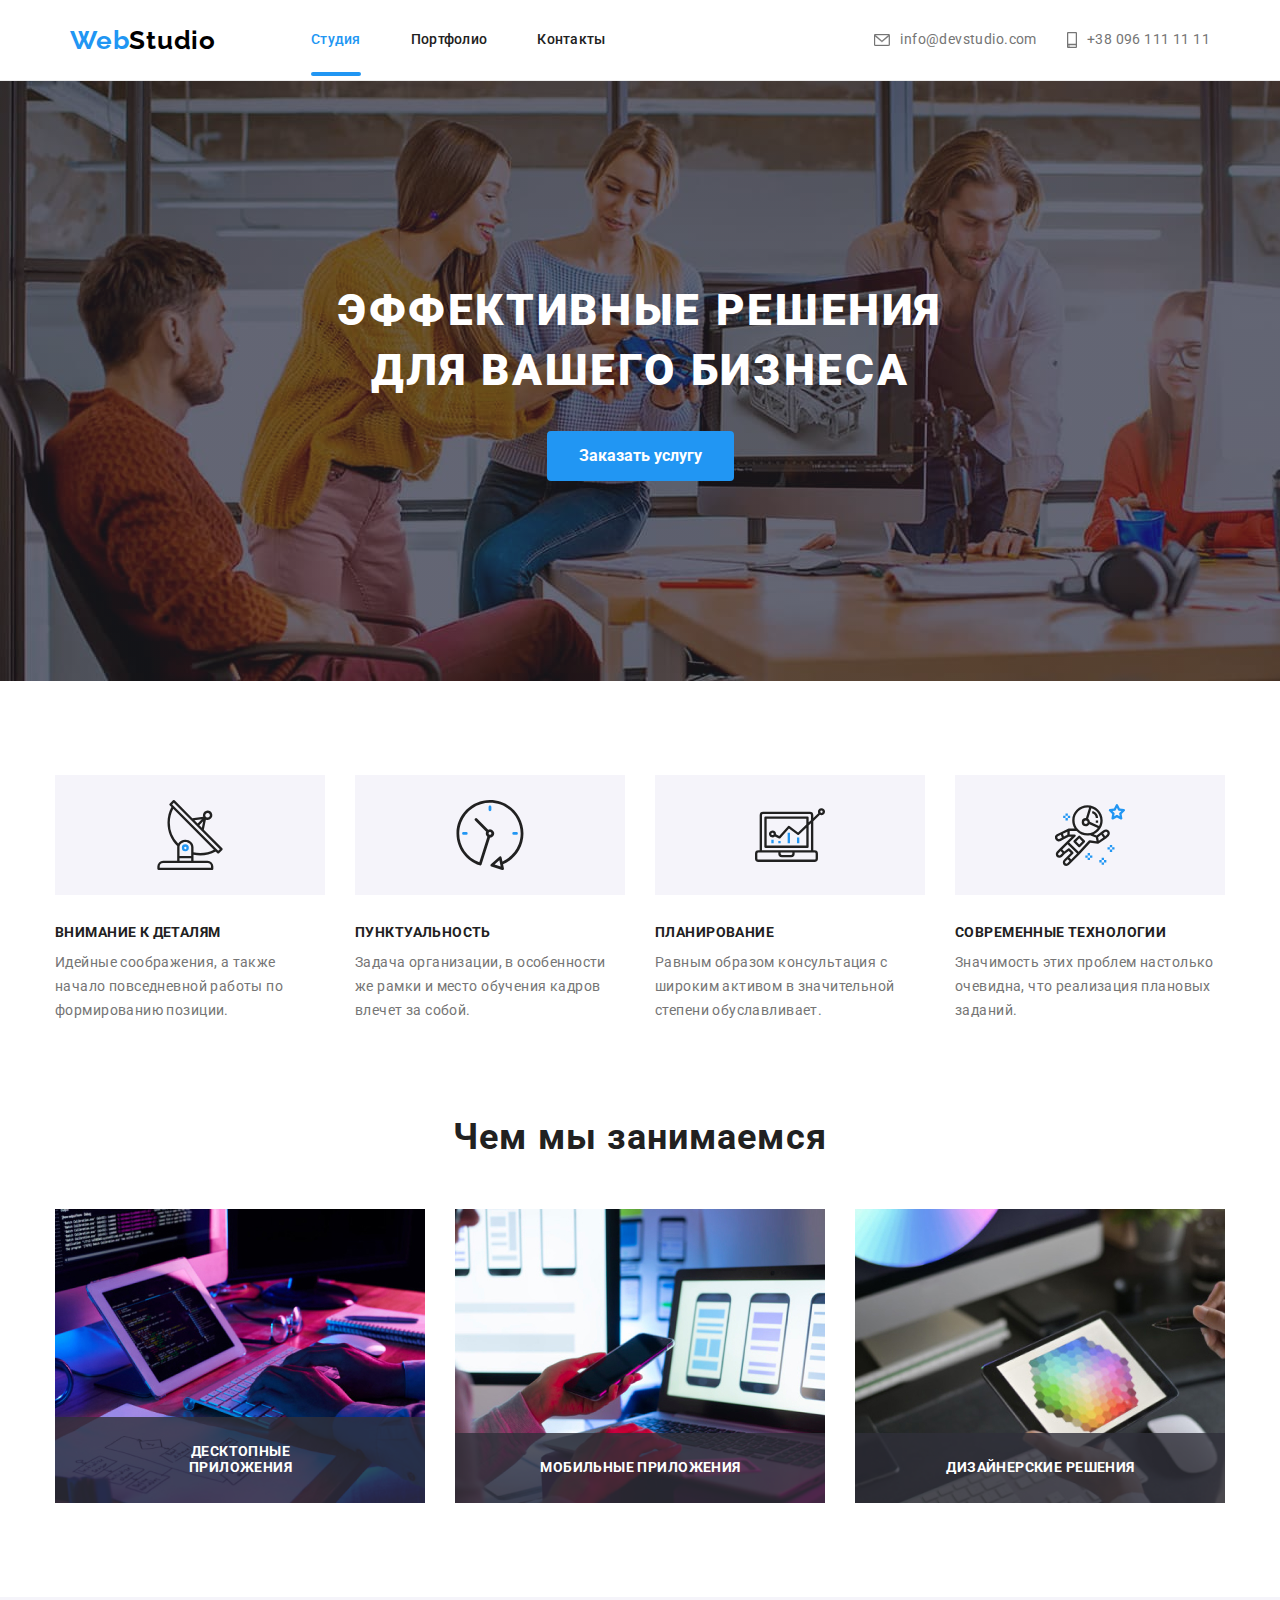
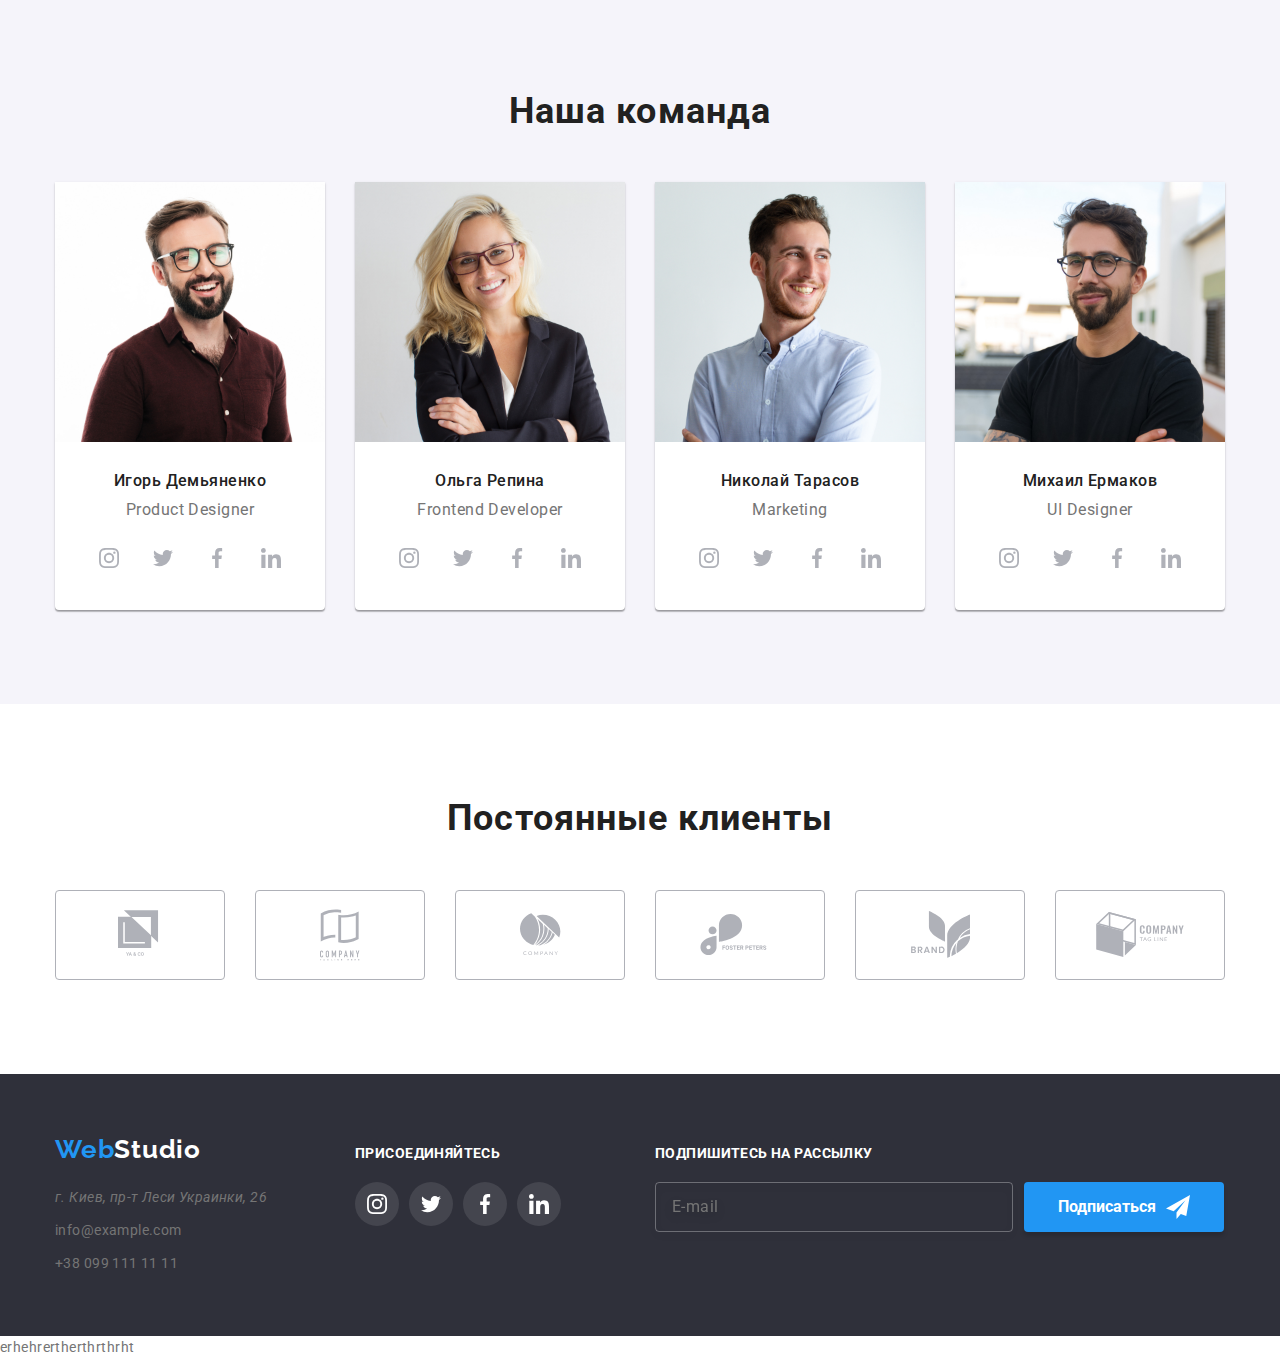
==== index.html @ 50e5a201 "Initial commit" ====
<!DOCTYPE html>
<html lang="en">
<head>
    <meta charset="UTF-8">
    <meta http-equiv="X-UA-Compatible" content="IE=edge">
    <meta name="viewport" content="width=device-width, initial-scale=1.0">
    <title>Document</title>
    <link rel="preconnect" href="https://fonts.gstatic.com">
    <link href="https://fonts.googleapis.com/css2?family=Raleway:wght@700&family=Roboto:wght@400;500;700;900&display=swap"
        rel="stylesheet">
    <link rel="stylesheet" href="https://cdnjs.cloudflare.com/ajax/libs/modern-normalize/1.0.0/modern-normalize.min.css">    
    <link rel="stylesheet" href="./css/styles.css">
</head>
<body>
    <header class="page-header">
        <div class="container main-nav">
            <nav class="navigation">
            <a class="link-page" href="./index.html">
                <span class="accent">Web</span>Studio
            </a>
                <ul class="site-nav list">
                    <li class="site-nav-item"><a href="" class="link current">Студия</a></li>
                    <li class="site-nav-item"><a href="./portfolio.html" class="link">Портфолио</a></li>
                    <li class="site-nav-item"><a href="" class="link">Контакты</a></li>
                </ul>
            </nav>
                <ul class="site-contacts list">
                    <li class="header-item">
                        <a class="link" href="mailto:info@example.com" >
                        <svg class="icon-svg" width="16px" height="12px">
                            <use href="./images/icons.svg#icon-envelope"></use>
                        </svg>
                        info@devstudio.com</a>
                    </li>
                    <li class="header-item">
                        <a class="link" href="tell:+380991111111" >
                        <svg class="icon-svg" width="10px" height="16px">
                            <use href="./images/icons.svg#icon-smartphone"></use>
                        </svg>
                        +38 096 111 11 11</a>
                    </li>
                </ul>
        </div>
    </header>

    <main>

    <section class="hero">
        <div class="conteiner">
            <div class="hero-content">
                <h1 class="hero-title">Эффективные решения для вашего бизнеса</h1>
                <button class="button" data-modal-open>Заказать услугу</button>
            </div>
        </div>
    </section>

    <section class="section">
        <div class="container">
            <ul class="recommendation-list list">
                <li class="first-item">
                <div class="content">
                    <div class="icon-antenna">
                    <svg class="icon">
                        <use href="./images/icons.svg#icon-antenna"></use>
                    </svg>
                    </div>
                    <h2 class="section-title">Внимание к деталям</h2>
                    <p>Идейные соображения, а также начало повседневной работы по формированию позиции.
                    </p>
                </div>
                </li>
                <li class="first-item">
                <div class="content">
                    <div class="icon-antenna">
                        <svg class="icon">
                            <use href="./images/icons.svg#icon-clock"></use>
                        </svg>
                    </div>
                    <h2 class="section-title">Пунктуальность</h2>
                    <p>Задача организации, в особенности же рамки и место обучения кадров влечет за собой.
                    </p>
                </div>
                </li>
                <li class="first-item">
                <div class="content">
                    <div class="icon-antenna">
                        <svg class="icon">
                            <use href="./images/icons.svg#icon-diagram"></use>
                        </svg>
                    </div>
                    <h2 class="section-title">Планирование</h2>
                    <p>Равным образом консультация с широким активом в значительной степени обуславливает.
                    </p>
                </div>
                </li>
                <li class="first-item">
                <div class="content">
                    <div class="icon-antenna">
                        <svg class="icon">
                            <use href="./images/icons.svg#icon-astronaut"></use>
                        </svg>
                    </div>
                    <h2 class="section-title">Современные технологии</h2>
                    <p>Значимость этих проблем настолько очевидна, что реализация плановых заданий.
                    </p>
                </div>
                </li>
            </ul>
        </div>
    </section>

    <section class="fhoto section">
        <div class="container">
            <h2 class="fhoto-title">Чем мы занимаемся</h2>
            <ul class="fhoto-list list">
                <li class="fhoto-item"><img src="./images/img.jpg" alt="печатает на клавиатуре" width="370">
                    <h2 class="about">Десктопные приложения</h2>
                </li>
                <li class="fhoto-item"><img src="./images/box.jpg" alt="держит телефон в руке" width="370">
                    <h2 class="about">Мобильные приложения</h2>
                </li>
                <li class="fhoto-item"><img src="./images/box2.jpg" alt="картинка на планшете" width="370">
                    <h2 class="about">Дизайнерские решения</h2>
                </li>
            </ul>
        </div>
    </section>

    <section class="team-fhoto section">
        <div class="container">
        <h2 class="fhoto-title">Наша команда</h2>
        <ul class="team list">
            <li class="item">
                <div class="card-thumb">
                    <img src="./images/i.jpg" alt="фото сотрудника" width="270">
                </div>
                <h3 class="name-title">Игорь Демьяненко</h3>
                <p class="text">Product Designer</p>
                <ul class="list social-icons">
                    <li class="social-icons-item">
                        <a href="" class="social-icons-link" target="_blank" rel="noopener noreferrer">
                            <svg class="icon">
                                <use href="./images/icons.svg#icon-instagram"></use>
                            </svg>
                        </a>
                    </li>
                    <li class="social-icons-item">
                        <a href="" class="social-icons-link" target="_blank" rel="noopener noreferrer">
                            <svg class="icon">
                                <use href="./images/icons.svg#icon-twitter"></use>
                            </svg>
                        </a>
                    </li>
                    <li class="social-icons-item">
                        <a href="" class="social-icons-link" target="_blank" rel="noopener noreferrer">
                            <svg class="icon">
                                <use href="./images/icons.svg#icon-facebook"></use>
                            </svg>
                        </a>
                    </li>
                    <li class="social-icons-item">
                        <a href="" class="social-icons-link" target="_blank" rel="noopener noreferrer">
                            <svg class="icon">
                                <use href="./images/icons.svg#icon-linkedin"></use>
                            </svg>
                        </a>
                    </li>
                </ul>
                    </li>
                    
            <li class="item">
                <div class="card-thumb">
                    <img src="./images/im.jpg" alt="фото сотрудника" width="270">
                </div>
                <h3 class="name-title">Ольга Репина</h3>
                <p class="text">Frontend Developer</p>
                <ul class="list social-icons">
                    <li class="social-icons-item">
                        <a href="" class="social-icons-link" target="_blank" rel="noopener noreferrer">
                            <svg class="icon">
                                <use href="./images/icons.svg#icon-instagram"></use>
                            </svg>
                        </a>
                    </li>
                    <li class="social-icons-item">
                        <a href="" class="social-icons-link" target="_blank" rel="noopener noreferrer">
                            <svg class="icon">
                                <use href="./images/icons.svg#icon-twitter"></use>
                            </svg>
                        </a>
                    </li>
                    <li class="social-icons-item">
                        <a href="" class="social-icons-link" target="_blank" rel="noopener noreferrer">
                            <svg class="icon">
                                <use href="./images/icons.svg#icon-facebook"></use>
                            </svg>
                        </a>
                    </li>
                    <li class="social-icons-item">
                        <a href="" class="social-icons-link" target="_blank" rel="noopener noreferrer">
                            <svg class="icon">
                                <use href="./images/icons.svg#icon-linkedin"></use>
                            </svg>
                        </a>
                    </li>
                </ul>
                    </li>
            <li class="item">
                <div class="card-thumb">
                    <img src="./images/ir.jpg" alt="фото сотрудника" width="270">
                </div>
                <h3 class="name-title">Николай Тарасов</h3>
                <p class="text">Marketing</p>
                <ul class="list social-icons">
                    <li class="social-icons-item">
                        <a href="" class="social-icons-link" target="_blank" rel="noopener noreferrer">
                            <svg class="icon">
                                <use href="./images/icons.svg#icon-instagram"></use>
                            </svg>
                        </a>
                    </li>
                    <li class="social-icons-item">
                        <a href="" class="social-icons-link" target="_blank" rel="noopener noreferrer">
                            <svg class="icon">
                                <use href="./images/icons.svg#icon-twitter"></use>
                            </svg>
                        </a>
                    </li>
                    <li class="social-icons-item">
                        <a href="" class="social-icons-link" target="_blank" rel="noopener noreferrer">
                            <svg class="icon">
                                <use href="./images/icons.svg#icon-facebook"></use>
                            </svg>
                        </a>
                    </li>
                    <li class="social-icons-item">
                        <a href="" class="social-icons-link" target="_blank" rel="noopener noreferrer">
                            <svg class="icon">
                                <use href="./images/icons.svg#icon-linkedin"></use>
                            </svg>
                        </a>
                    </li>
                </ul>
                    </li>
            <li class="item">
                <div class="card-thumb">
                    <img src="./images/imd.jpg" alt="фото сотрудника" width="270">
                </div>
                <h3 class="name-title">Михаил Ермаков</h3>
                <p class="text">UI Designer</p>
                <ul class="list social-icons">
                    <li class="social-icons-item">
                        <a href="" class="social-icons-link" target="_blank" rel="noopener noreferrer">
                            <svg class="icon">
                                <use href="./images/icons.svg#icon-instagram"></use>
                            </svg>
                        </a>
                    </li>
                    <li class="social-icons-item">
                        <a href="" class="social-icons-link" target="_blank" rel="noopener noreferrer">
                            <svg class="icon">
                                <use href="./images/icons.svg#icon-twitter"></use>
                            </svg>
                        </a>
                    </li>
                    <li class="social-icons-item">
                        <a href="" class="social-icons-link" target="_blank" rel="noopener noreferrer">
                            <svg class="icon">
                                <use href="./images/icons.svg#icon-facebook"></use>
                            </svg>
                        </a>
                    </li>
                    <li class="social-icons-item">
                        <a href="" class="social-icons-link" target="_blank" rel="noopener noreferrer">
                            <svg class="icon">
                                <use href="./images/icons.svg#icon-linkedin"></use>
                            </svg>
                        </a>
                    </li>
                </ul>
            </li>
        </ul>
        </div>
    </section>

    <section class="section logo-company">
        <div class="container">
            <h4 class="logo-text">Постоянные клиенты</h4>
            <ul class="list logo-list">
                <li class="item logo-item">
                    <a href="" class="logo-item-link" target="_blank" rel="noopener noreferrer">
                        <svg class="icon" width="44.27px" height="49.23px">
                            <use href="./images/icons.svg#icon-logo"></use>
                        </svg>
                    </a>
                </li>
                <li class="item logo-item">
                    <a href="" class="logo-item-link" target="_blank" rel="noopener noreferrer">
                        <svg class="icon" width="40px" height="52px">
                            <use href="./images/icons.svg#icon-logo2"></use>
                        </svg>
                    </a>
                </li>
                <li class="item logo-item">
                    <a href="" class="logo-item-link" target="_blank" rel="noopener noreferrer">
                        <svg class="icon" width="41px" height="42.6px">
                            <use href="./images/icons.svg#icon-logo3"></use>
                        </svg>
                    </a>
                </li>
                <li class="item logo-item">
                    <a href="" class="logo-item-link" target="_blank" rel="noopener noreferrer">
                        <svg class="icon" width="79.66px" height="42.02px">
                            <use href="./images/icons.svg#icon-logo4"></use>
                        </svg>
                    </a>
                </li>
                <li class="item logo-item">
                    <a href="" class="logo-item-link" target="_blank" rel="noopener noreferrer">
                        <svg class="icon" width="59px" height="47px">
                            <use href="./images/icons.svg#icon-logo5"></use>
                        </svg>
                    </a>
                </li>
                <li class="item logo-item">
                    <a href="" class="logo-item-link" target="_blank" rel="noopener noreferrer">
                        <svg class="icon" width="88.48px" height="45.44px">
                            <use href="./images/icons.svg#icon-logo6"></use>
                        </svg>
                    </a>
                </li>
            </ul>
        </div>
    </section>
    </main>

    <footer class="footer">
        <div class="container">
            <ul class="card-set">
                <div class="first-container positive">
                    <div class="footer-container">
                        <a href="WebStudio" class="footer-link"><span class="accent">Web</span>Studio</a>
                    </div>
            
                    <address class="address">г. Киев, пр-т Леси Украинки, 26</address>
                    <ul class="site-contacts list">
                        <li class="contacts-item"><a href="mailto:info@example.com" class="link">info@example.com</a></li>
                        <li class="contacts-item"><a href="tell:+380991111111" class="link">+38 099 111 11 11</a></li>
                    </ul>
                </div>
                <div class="appeal positive">
                    <h6 class="appeal-text">присоединяйтесь</h6>
                    <ul class="list social-icons">
                        <li class="social-icons-item">
                            <a href="" class="social-icons-link" target="_blank" rel="noopener noreferrer">
                                <svg class="icon">
                                    <use href="./images/icons.svg#icon-instagram"></use>
                                </svg>
                            </a>
                        </li>
                        <li class="social-icons-item">
                            <a href="" class="social-icons-link" target="_blank" rel="noopener noreferrer">
                                <svg class="icon">
                                    <use href="./images/icons.svg#icon-twitter"></use>
                                </svg>
                            </a>
                        </li>
                        <li class="social-icons-item">
                            <a href="" class="social-icons-link" target="_blank" rel="noopener noreferrer">
                                <svg class="icon">
                                    <use href="./images/icons.svg#icon-facebook"></use>
                                </svg>
                            </a>
                        </li>
                        <li class="social-icons-item">
                            <a href="" class="social-icons-link" target="_blank" rel="noopener noreferrer">
                                <svg class="icon">
                                    <use href="./images/icons.svg#icon-linkedin"></use>
                                </svg>
                            </a>
                        </li>
                    </ul>
                </div>
                <div class="mailing positive">
                    <h6 class="appeal-text">Подпишитесь на рассылку</h6>
                    <form class="footer-form">
                        <input class="footer-field" type="text" name="E-mail" placeholder="E-mail">
                        <button class="button" type="submit">Подписаться
                            <svg class="subscribe">
                                <use href="./images/icons.svg#icon-icon-send"></use>
                            </svg>
                        </button>
                    </form>
                </div>
            </ul>
        </div>                             
    </footer>
    <div class="backdrop is-hidden" data-modal>
        <div class="modal">
            <h6 class="modal-title">Оставьте свои данные, мы вам перезвоним</h6>
            <form class="form">
                <label class="form-field-label">
                    <span class="indicate">Имя</span>
                    <input class="form-field" type="text" name="user_name">
                    <svg class="icon" width="12px" height="12px">
                        <use href="./images/icons.svg#icon-Vector"></use>
                    </svg>
                </label>
                <label class="form-field-label">
                    <span class="indicate">Телефон</span>
                    <input class="form-field" type="tel" name="user_phone">
                    <svg class="icon" width="12px" height="12px">
                        <use href="./images/icons.svg#icon-Phone"></use>
                    </svg>
                </label>
                <label class="form-field-label">
                    <span class="indicate">Почта</span>
                    <input class="form-field" type="mail" name="user_mail">
                    <svg class="icon" width="15px" height="12px">
                        <use href="./images/icons.svg#icon-Mail"></use>
                    </svg>
                </label>
                <span class="indicate">Комментарий</span>
                <textarea class="form-field form-message" name="user_message" cols="30" rows="8" placeholder="Введите текст"></textarea>
                <label class="consent">
                    <input class="checkbox" type="checkbox" name="consent">
                    <span class="checkbox-icon"></span>
                    Соглашаюсь с рассылкой и принимаю <a href="Условия договора" class="consent-link">Условия договора</a>
                </label>
                <button class="button" type="submit">Отправить</button> 
            </form>
            <button class="btn-close" type="submit" data-modal-close>
                <svg width="18px" height="18px">
                    <use href="./images/icons.svg#icon-close"></use>
                </svg>
            </button>
        </div>
    </div>
    <script src="./js/script.js"></script>
</body>
</html>
erhehrertherthrthrht
---- css/styles.css ----
:root {
  --primary-text-color: #757575;
  --title-text-color: #212121;
  --accent-color: #2196f3;
  --primary-white-color: #ffffff;
  --secondary-bg-color: #f5f4fa;
  --dark-bg-color: #2f303a;

  --title-font: 'Roboto', sans-serif;
}

body {
  font-family: 'Roboto', sans-serif;
  font-style: normal;
  font-size: 14px;
  line-height: 1.71;
  letter-spacing: 0.03em;
  background-color: var(--primary-white-color);
  color: var(--primary-text-color);
}

ul {
  list-style: none;
}

h1,
h2,
h3,
h4,
h5,
h6,
p {
  margin-top: 0;
  margin-bottom: 0;
}

img {
  display: block;
  max-width: 100%;
}

.section {
  padding-top: 94px;
  padding-bottom: 94px;
}

/* Утилиты */
.list,
.portfolio-items {
  padding: 0;
  margin: 0;
}

.link {
  display: flex;
  align-items: center;
  text-decoration: none;
}

.container {
  margin-left: auto;
  margin-right: auto;
  width: 1200px;
  padding-left: 15px;
  padding-right: 15px;
}

.page-header {
  border-bottom: solid 1px #ececec;
}

.link-page {
  text-decoration: none;
  font-family: Raleway;
  font-weight: 700;
  font-size: 26px;
  line-height: 31px;
  letter-spacing: 0.03em;
  color: #000000;
}

.accent {
  color: var(--accent-color);
}

.main-nav {
  display: flex;
  width: 1170px;
  min-height: 80px;
  align-items: center;
  justify-content: space-between;
}

.navigation {
  display: flex;
  align-items: center;
}

.link-page {
  margin-right: 95px;
}

.site-nav {
  display: flex;
}

.site-nav .site-nav-item:not(:last-child) {
  margin-right: 50px;
}

.site-nav .link {
  font-weight: 500;
  font-size: 14px;
  line-height: 1.14;
  letter-spacing: 0.02em;
  color: var(--title-text-color);
}

.site-nav .link.current {
  position: relative;
}

.site-nav .link.current::after {
  content: '';
  position: absolute;
  bottom: -28px;
  left: 0;
  width: 100%;
  height: 4px;
  background-color: var(--accent-color);
  border-radius: 2px;
}

.site-nav .link:hover,
.site-nav .link:focus {
  color: var(--accent-color);

  transition: 250ms cubic-bezier(0.4, 0, 0.2, 1);
  opacity: 250ms cubic-bezier(0.4, 0, 0.2, 1);
}

.site-nav .link.current {
  color: var(--accent-color);
}

.main-nav .site-contacts {
  display: inline-flex;
}

.site-contacts .link:hover,
.site-contacts .link:focus {
  color: var(--accent-color);

  transition: 250ms cubic-bezier(0.4, 0, 0.2, 1);
  opacity: 250ms cubic-bezier(0.4, 0, 0.2, 1);
}

.site-contacts .link {
  color: inherit;
}

.link .icon-svg {
  display: inline-flex;
  margin-right: 10px;
  stroke: var(--primary-text-color);
}

.link:hover .icon-svg,
.link:focus .icon-svg {
  stroke: var(--accent-color);
}

.header-item {
  display: inline-flex;
}

.header-item:not(:last-child) {
  margin-right: 30px;
}

.hero {
  display: flex;
  justify-content: center;
  align-items: center;
  margin-bottom: 0;
  text-align: center;

  max-width: 1600px;
  height: 600px;
  margin-left: auto;
  margin-right: auto;
  background: #c4c4c4;
  background-image: linear-gradient(
      to right,
      rgba(47, 48, 58, 0.4),
      rgba(47, 48, 58, 0.4)
    ),
    url('../images/hero.jpg');
}

.hero-content {
  max-width: 700px;
}

.hero-title {
  margin-top: 0;
  margin-bottom: 30px;

  font-family: var(--title-font);
  font-weight: 900;
  font-size: 44px;
  line-height: 1.36;
  letter-spacing: 0.06em;
  text-transform: uppercase;
  color: var(--primary-white-color);
}

.recommendation-list {
  display: flex;
  width: 1170px;
  justify-content: space-between;
}

.icon-antenna {
  display: inline-flex;
  align-items: center;
  justify-content: center;
  margin-bottom: 30px;
  width: 270px;
  height: 120px;
  background-color: var(--secondary-bg-color);
}

.icon-antenna .icon {
  width: 70px;
  height: 70px;
}

.first-item {
  display: flex;
  width: 270px;
}

.section-title {
  margin-bottom: 10px;

  font-family: var(--title-font);
  font-weight: 700;
  font-size: 14px;
  line-height: 1.14;
  letter-spacing: 0.03em;
  text-transform: uppercase;
  color: var(--title-text-color);
}

.fhoto {
  padding-top: 0;
}

.fhoto-list {
  display: flex;
}

.fhoto-item {
  position: relative;
}

.about {
  position: absolute;
  bottom: 0;
  width: 100%;
  padding: 27px 82px 27px 83px;

  font-weight: 700;
  font-size: 14px;
  line-height: 1.14;
  text-align: center;
  letter-spacing: 0.03em;
  text-transform: uppercase;

  color: #ffffff;
  background-color: rgba(47, 48, 58, 0.8);
}

.fhoto-list .fhoto-item:not(:last-child) {
  margin-right: 30px;
}

.team-fhoto {
  background-color: var(--secondary-bg-color);
}

.fhoto-title {
  text-align: center;
  margin-bottom: 50px;

  font-family: Roboto;
  font-weight: 700;
  font-size: 36px;
  line-height: 1.16;
  letter-spacing: 0.03em;
  color: var(--title-text-color);
}

.team {
  display: flex;
}

.team > .item {
  box-shadow: 0px 1px 3px rgba(0, 0, 0, 0.12), 0px 1px 1px rgba(0, 0, 0, 0.14),
    0px 2px 1px rgba(0, 0, 0, 0.2);
  border-radius: 0px 0px 4px 4px;
  background-color: #ffffff;
}

.team .item:not(:last-child) {
  margin-right: 30px;
}

.card-thumb {
  margin-bottom: 30px;
}

.name-title {
  text-align: center;
  margin-bottom: 10px;

  font-weight: 500;
  font-size: 16px;
  line-height: 1.18;
  letter-spacing: 0.03em;
  color: var(--title-text-color);
}

.text {
  text-align: center;
  margin-bottom: 16px;

  font-weight: 400;
  font-size: 16px;
  line-height: 1.18;
  letter-spacing: 0.03em;
  color: var(--primary-text-color);
}

.social-icons {
  display: flex;
  justify-content: center;
  margin-bottom: 30px;
}

.social-icons-link {
  display: flex;
  justify-content: center;
  align-items: center;
  width: 44px;
  height: 44px;
  border-radius: 50%;

  background: rgba(255, 255, 255, 0.1);
}

.social-icons-link:hover,
.social-icons-link:focus {
  background-color: var(--accent-color);

  transition: 250ms cubic-bezier(0.4, 0, 0.2, 1);
  opacity: 250ms cubic-bezier(0.4, 0, 0.2, 1);
}

.social-icons-item:not(:last-child) {
  margin-right: 10px;
}

.social-icons .icon {
  width: 20px;
  height: 20px;
  fill: #afb1b8;
}

.social-icons-link:hover .icon {
  fill: #ffffff;
}

.social-icons-link:focus {
  fill: var(--accent-color);
}

.button {
  font-family: Roboto;
  font-weight: 700;
  font-size: 16px;
  line-height: 1.87;
  display: inline-block;
  border-radius: 4px;
  padding: 10px 32px;
  color: var(--primary-white-color);
  background-color: var(--accent-color);
  cursor: pointer;
  border: none;
}

.secondary-button {
  font-family: Roboto;
  font-weight: 500;
  font-size: 16px;
  line-height: 1.62;
  letter-spacing: 0.03em;
  border-radius: 4px;
  padding: 6px 22px;
  color: var(--title-text-color);
  cursor: pointer;
  border: none;
}

.secondary-button:hover,
.secondary-button:focus {
  color: var(--primary-white-color);
  background-color: var(--accent-color);
  box-shadow: 0px 3px 1px rgba(0, 0, 0, 0.1), 0px 1px 2px rgba(0, 0, 0, 0.08),
    0px 2px 2px rgba(0, 0, 0, 0.12);

  transition: 250ms cubic-bezier(0.4, 0, 0.2, 1);
  opacity: 250ms cubic-bezier(0.4, 0, 0.2, 1);
}

.logo-text {
  margin-bottom: 50px;

  font-family: var(--title-font);
  font-style: normal;
  font-weight: 700;
  font-size: 36px;
  line-height: 1.16;
  text-align: center;
  letter-spacing: 0.03em;

  color: #212121;
}

.logo-list {
  display: inline-flex;
}

.logo-item:not(:last-child) {
  margin-right: 30px;
}

.logo-item-link {
  display: flex;
  justify-content: center;
  align-items: center;
  width: 170px;
  height: 90px;
  box-sizing: border-box;
  border: 1px solid currentColor;
  border-radius: 4px;
  color: #afb1b8;
}

.logo-item-link:hover {
  color: var(--accent-color);

  transition: 250ms cubic-bezier(0.4, 0, 0.2, 1);
  opacity: 250ms cubic-bezier(0.4, 0, 0.2, 1);
}

.logo-item:hover .icon,
.logo-item-link:focus .icon {
  fill: var(--accent-color);

  transition: 250ms cubic-bezier(0.4, 0, 0.2, 1);
  opacity: 250ms cubic-bezier(0.4, 0, 0.2, 1);
}

.logo-item .icon {
  display: inline-flex;
  justify-content: center;
  align-items: center;

  fill: #afb1b8;
}

.footer {
  padding: 60px 0;
  background-color: var(--dark-bg-color);
}

.appeal > .social-icons {
  margin-bottom: 0;
  justify-content: flex-start;
}

.appeal > .social-icons .icon {
  fill: #ffffff;
}

.appeal-text {
  margin-bottom: 20px;

  font-weight: 700;
  font-size: 14px;
  line-height: 1.14;
  letter-spacing: 0.03em;
  text-transform: uppercase;

  color: #ffffff;
}

.card-set {
  justify-content: space-between;
  padding: 0;
  margin: 0;
  display: flex;
  flex-wrap: wrap;
}

.first-container {
  width: 25%;
}

.appeal {
  margin-top: 12px;
  width: 25%;
}

.mailing {
  display: inline-block;
  margin-top: 12px;
  width: 25%;
}

.footer-field {
  font-weight: 400;
  font-size: 16px;
  line-height: 1.25;
  align-items: center;
  letter-spacing: 0.03em;

  color: rgba(255, 255, 255, 0.6);

  width: 358px;
  height: 50px;
  padding-left: 16px;

  background-color: transparent;
  border: 1px solid rgba(255, 255, 255, 0.3);
  box-sizing: border-box;
  filter: drop-shadow(0px 4px 4px rgba(0, 0, 0, 0.15));
  border-radius: 4px;
}

.mailing .button {
  display: inline-flex;
  align-items: center;
  justify-content: center;
  padding: 0;
  width: 200px;
  height: 50px;
  margin-left: 8px;

  box-shadow: 0px 4px 4px rgba(0, 0, 0, 0.15);
}

.subscribe {
  margin-left: 10px;
  width: 24px;
  height: 24px;
}

.positive {
  flex-basis: calc((50% - 45px) / 2);
}

.positive:last-child {
  flex-basis: calc(50% - 15px);
}

.footer-container {
  margin-bottom: 20px;
}

.footer-link {
  text-decoration: none;
  font-family: Raleway;
  font-weight: 700;
  font-size: 26px;
  line-height: 31px;
  letter-spacing: 0.03em;
  color: #ffffff;
}

.address {
  margin-bottom: 9px;
}

.contacts-item:not(:last-child) {
  margin-bottom: 9px;
}

.site-options .conteiner-menu {
  text-align: center;
}

.ghost {
  display: none;
}

.options {
  display: inline-flex;
  margin-bottom: 50px;
}

.options-item:not(:last-child) {
  margin-right: 8px;
}

.card-content {
  padding: 20px 24px;
}

.card-heading {
  margin-bottom: 4px;

  font-weight: 700;
  font-size: 18px;
  line-height: 2;
  letter-spacing: 0.06em;
  color: var(--title-text-color);
}

.card-text {
  font-weight: 400;
  font-size: 16px;
  line-height: 1.87;
  letter-spacing: 0.03em;
  color: var(--primary-text-color);
}

.overlay-thumb {
  position: relative;
  overflow: hidden;
}

.overlay-content {
  position: absolute;
  top: 0;
  left: 0;
  display: flex;
  align-items: center;
  width: 100%;
  height: 100%;
  opacity: 0;

  transform: translateY(100%);
  transition: transform 250ms cubic-bezier(0.4, 0, 0.2, 1);
  opacity: 250ms cubic-bezier(0.4, 0, 0.2, 1);
}

.overlay-text {
  font-weight: 400;
  font-size: 18px;
  line-height: 1.56;
  letter-spacing: 0.03em;
  padding: 24px;

  color: #ffffff;
}

.grid {
  display: flex;
  flex-wrap: wrap;
  margin-left: -30px;
  margin-top: -30px;
}

.grid-items {
  flex-basis: calc((100% - 30px * 3) / 3);
  margin-left: 30px;
  margin-top: 30px;
}

.grid-items:hover .overlay-content {
  opacity: 1;
  transform: translateY(0);
  background-color: rgba(33, 150, 243, 0.9);
}

.grid-items:hover {
  box-shadow: 0px 1px 1px rgba(0, 0, 0, 0.12), 0px 4px 4px rgba(0, 0, 0, 0.06),
    1px 4px 6px rgba(0, 0, 0, 0.16);
  cursor: pointer;
}

.card-content {
  border: solid 1px #eeeeee;
}

.backdrop {
  position: fixed;
  top: 0;
  left: 0;
  width: 100%;
  height: 100%;
  background-color: rgba(0, 0, 0, 0.2);
  opacity: 1;
  transition: opacity 400ms;
}

.backdrop.is-hidden {
  opacity: 0;
  visibility: hidden;
  pointer-events: none;
}

.is-hidden .modal {
  transform: translate(0, -100%) scale(0.2);
}

.modal {
  position: absolute;
  top: 50%;
  left: 50%;
  transform: translate(-50%, -50%) scale(1);
  width: 100%;
  max-width: 528px;
  min-height: 581px;
  background-color: #ffffff;
  box-shadow: 0px 1px 3px rgba(0, 0, 0, 0.12), 0px 1px 1px rgba(0, 0, 0, 0.14),
    0px 2px 1px rgba(0, 0, 0, 0.2);
  border-radius: 4px;
  transition: transform 500ms;
}

.modal-title {
  margin-top: 40px;
  margin-right: 40px;
  margin-left: 40px;
  margin-bottom: 12px;

  font-weight: 700;
  font-size: 20px;
  line-height: 1.15;
  text-align: center;
  letter-spacing: 0.03em;

  color: #212121;
}

.modal .icon {
  stroke: var(--title-text-color);
}

.form {
  padding-left: 40px;
  padding-right: 40px;
}

.modal .form-field:focus + .icon {
  fill: var(--accent-color);
}

.form-field-label {
  position: relative;
}

.form-field-label .icon {
  position: absolute;
  left: 15px;
  top: 34px;
}

.indicate {
  font-weight: 400;
  font-size: 12px;
  line-height: 1.16;
  letter-spacing: 0.01em;

  color: #757575;
}

.form-field {
  width: 448px;
  height: 40px;
  padding-left: 42px;
  margin-bottom: 10px;
  border: 1px solid rgba(33, 33, 33, 0.2);
  box-sizing: border-box;
  border-radius: 4px;
  cursor: pointer;
}

.form-field::placeholder {
  font-weight: 400;
  font-size: 12px;
  line-height: 1.16;
  letter-spacing: 0.01em;

  color: rgba(117, 117, 117, 0.5);
}

.form-field:focus {
  outline: none;
  border: 1px solid var(--accent-color);
  box-sizing: border-box;
  border-radius: 4px;
}

.form-message {
  height: 120px;
  padding-left: 16px;
  padding-top: 12px;
  margin-bottom: 20px;
  resize: none;
}

.checkbox {
  -webkit-appearance: none;
  appearance: none;

  position: absolute;
}

.checkbox-icon {
  display: inline-block;
  width: 16px;
  height: 15px;
  margin-right: 7px;

  border: 2px solid var(--title-text-color);
  border-radius: 2px;
}

.checkbox:checked + .checkbox-icon {
  border-color: var(--accent-color);
  background-color: var(--accent-color);
  background-image: url('../images/check.svg');
  background-size: contain;
  background-origin: border-box;
}

.consent {
  display: inline-flex;
  align-items: center;
  padding-left: 13px;
  padding-bottom: 30px;
}

.consent-link {
  color: var(--accent-color);
}

.modal .button {
  width: 200px;
  height: 50px;
  margin-left: 124px;
  margin-bottom: 40px;

  box-shadow: 0px 4px 4px rgba(0, 0, 0, 0.15);
}

.btn-close {
  position: absolute;
  top: 8px;
  right: 8px;
  display: flex;
  justify-content: center;
  align-items: center;
  width: 30px;
  height: 30px;
  border: none;
  border-radius: 50%;
  cursor: pointer;
  border: 1px solid rgba(0, 0, 0, 0.1);
  background-color: #ffffff;
}
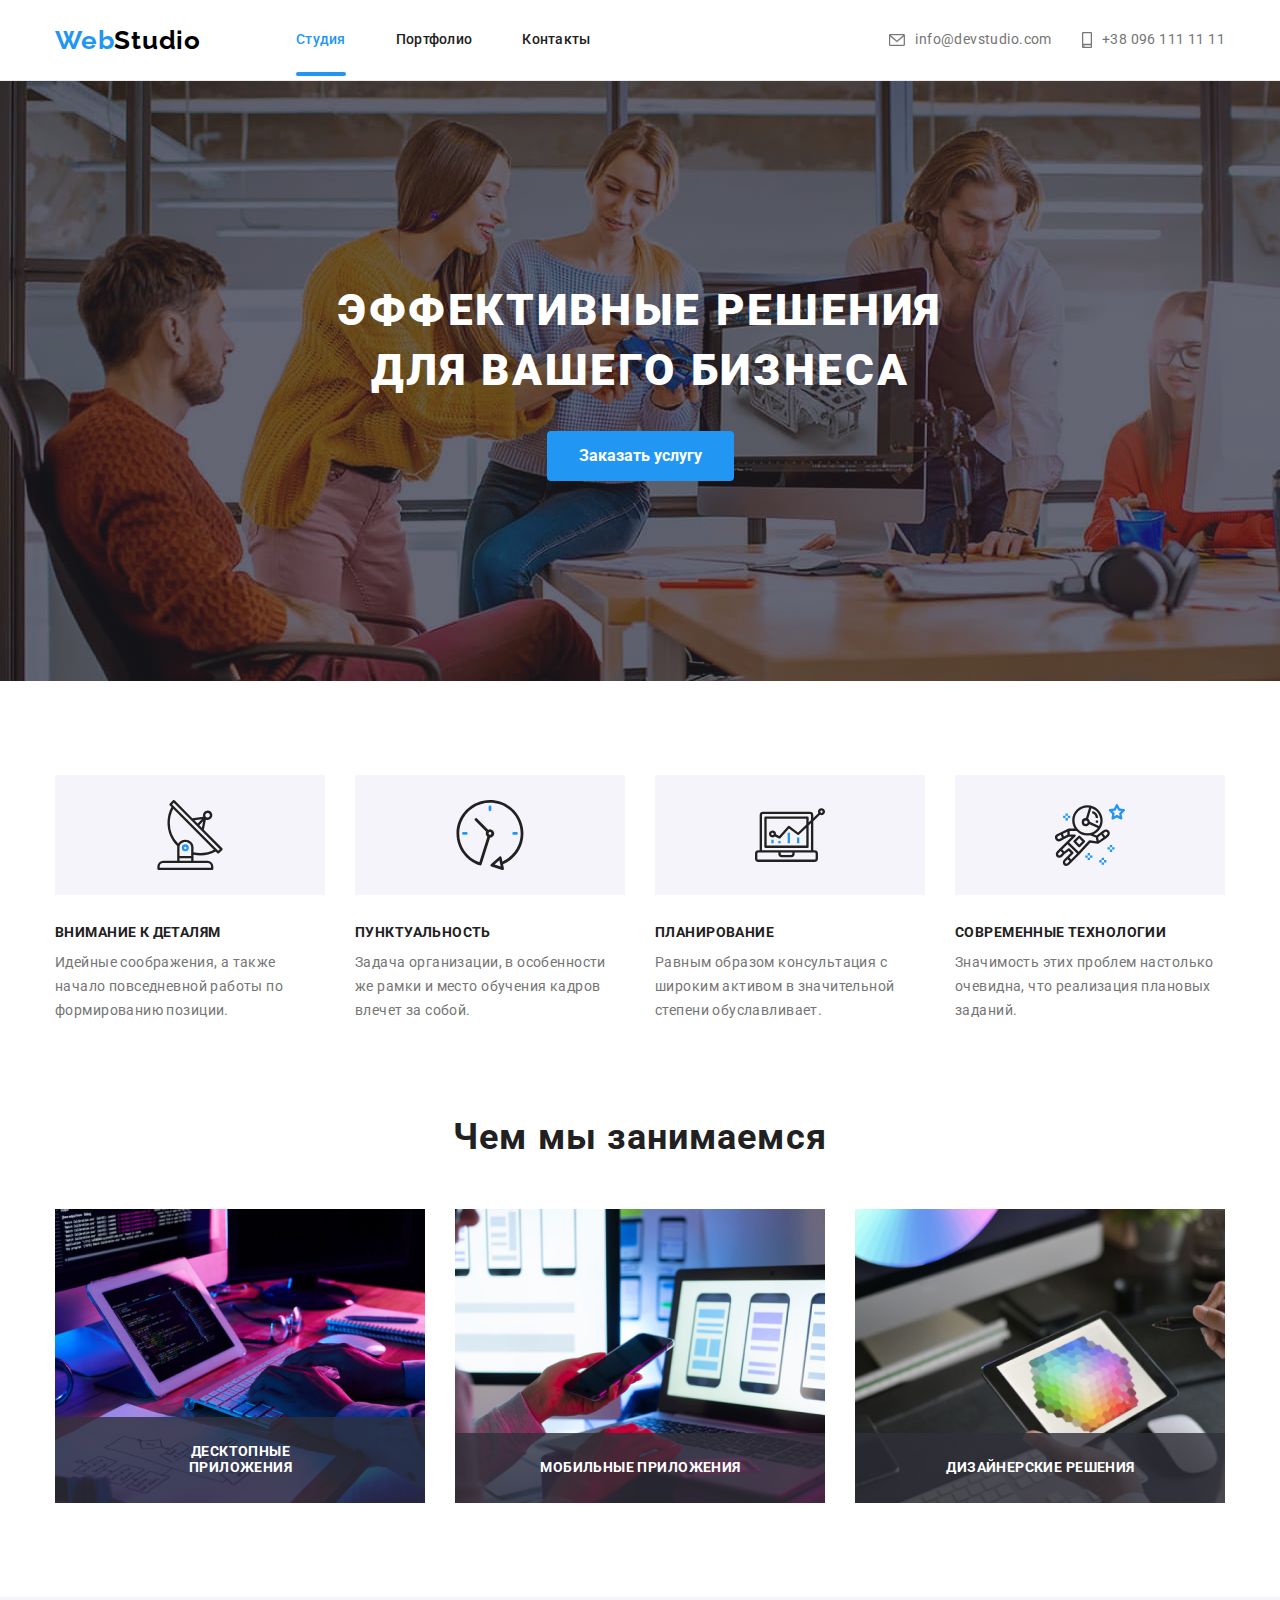
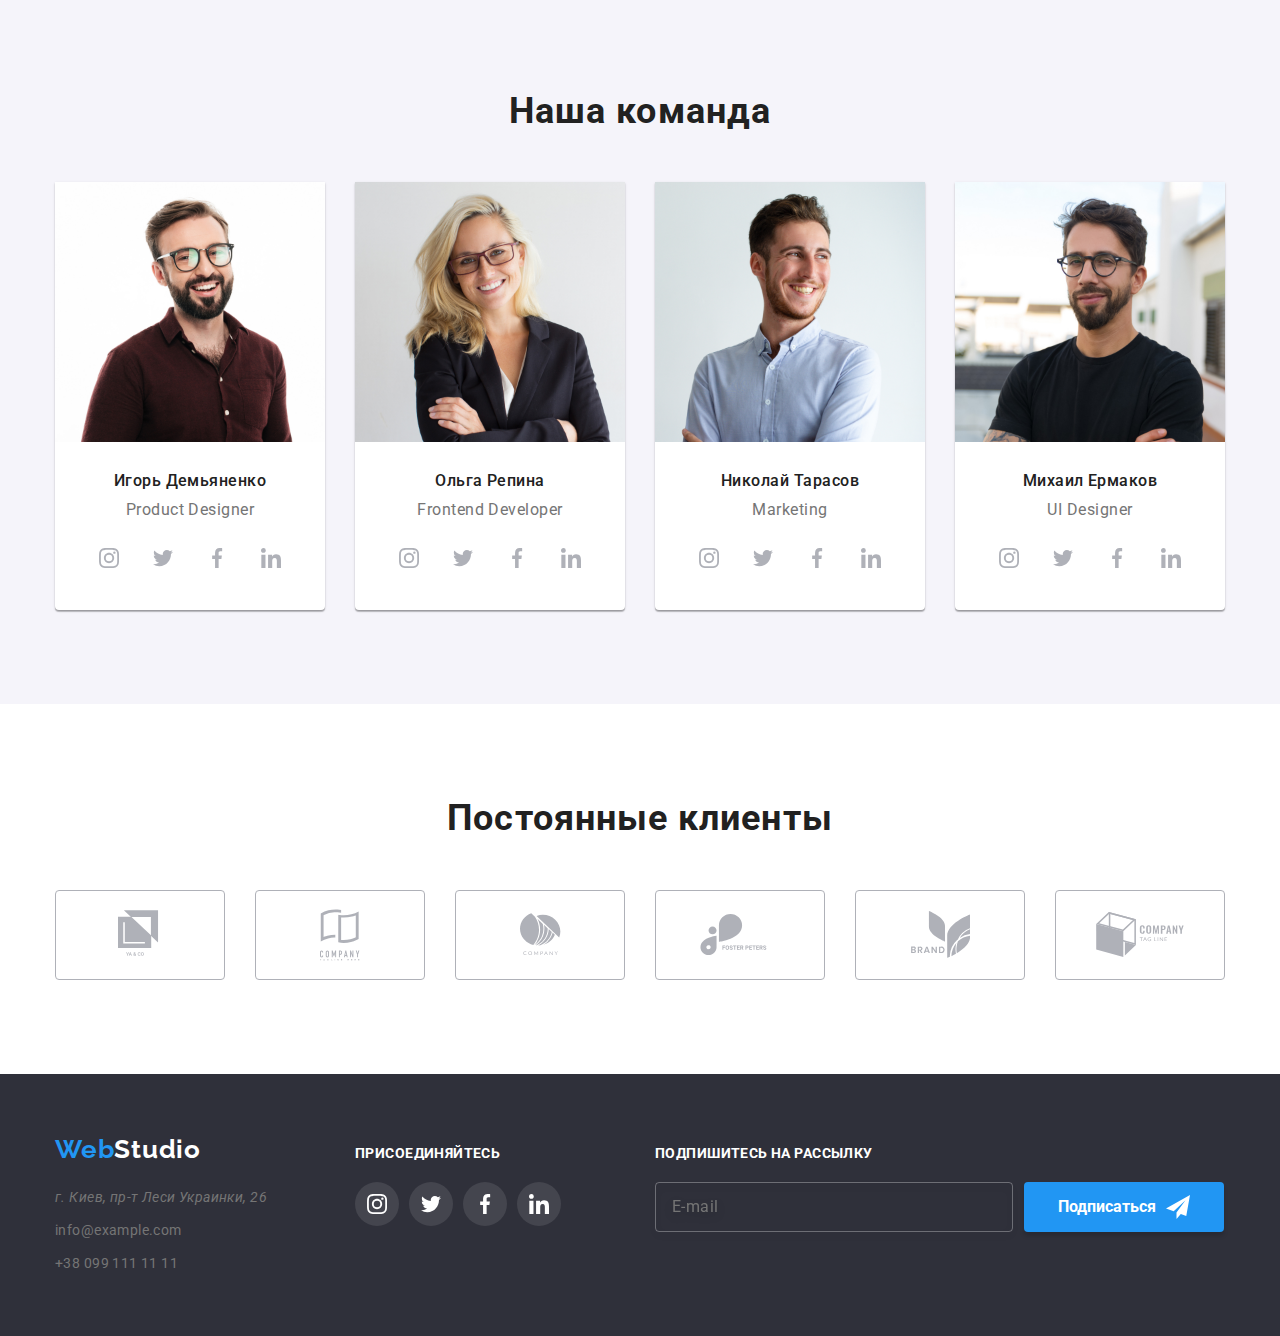
==== commit 15c702ae: "готовая дз7" ====
--- a/index.html
+++ b/index.html
@@ -9,31 +9,31 @@
     <link href="https://fonts.googleapis.com/css2?family=Raleway:wght@700&family=Roboto:wght@400;500;700;900&display=swap"
         rel="stylesheet">
     <link rel="stylesheet" href="https://cdnjs.cloudflare.com/ajax/libs/modern-normalize/1.0.0/modern-normalize.min.css">    
-    <link rel="stylesheet" href="./css/styles.css">
+    <link rel="stylesheet" href="./css/styles.min.css">
 </head>
 <body>
     <header class="page-header">
-        <div class="container main-nav">
+        <div class="container main-nav ">
             <nav class="navigation">
-            <a class="link-page" href="./index.html">
+            <a class="link-page page-header__link-page" href="./index.html">
                 <span class="accent">Web</span>Studio
             </a>
                 <ul class="site-nav list">
-                    <li class="site-nav-item"><a href="" class="link current">Студия</a></li>
-                    <li class="site-nav-item"><a href="./portfolio.html" class="link">Портфолио</a></li>
-                    <li class="site-nav-item"><a href="" class="link">Контакты</a></li>
+                    <li class="site-nav__item site-nav__site-nav__item"><a href="" class="link site-nav__link site-nav__link--current">Студия</a></li>
+                    <li class="site-nav__item site-nav__site-nav__item"><a href="./portfolio.html" class="link site-nav__link">Портфолио</a></li>
+                    <li class="site-nav__item site-nav__site-nav__item"><a href="" class="link site-nav__link">Контакты</a></li>
                 </ul>
             </nav>
-                <ul class="site-contacts list">
+                <ul class="list site-contacts main-nav__site-contacts">
                     <li class="header-item">
-                        <a class="link" href="mailto:info@example.com" >
+                        <a class="link site-contacts__link" href="mailto:info@example.com" >
                         <svg class="icon-svg" width="16px" height="12px">
                             <use href="./images/icons.svg#icon-envelope"></use>
                         </svg>
                         info@devstudio.com</a>
                     </li>
                     <li class="header-item">
-                        <a class="link" href="tell:+380991111111" >
+                        <a class="link site-contacts__link" href="tell:+380991111111" >
                         <svg class="icon-svg" width="10px" height="16px">
                             <use href="./images/icons.svg#icon-smartphone"></use>
                         </svg>
@@ -47,7 +47,7 @@
 
     <section class="hero">
         <div class="conteiner">
-            <div class="hero-content">
+            <div class="hero__content">
                 <h1 class="hero-title">Эффективные решения для вашего бизнеса</h1>
                 <button class="button" data-modal-open>Заказать услугу</button>
             </div>
@@ -60,7 +60,7 @@
                 <li class="first-item">
                 <div class="content">
                     <div class="icon-antenna">
-                    <svg class="icon">
+                    <svg class="icon icon-antenna__icon">
                         <use href="./images/icons.svg#icon-antenna"></use>
                     </svg>
                     </div>
@@ -72,7 +72,7 @@
                 <li class="first-item">
                 <div class="content">
                     <div class="icon-antenna">
-                        <svg class="icon">
+                        <svg class="icon icon-antenna__icon">
                             <use href="./images/icons.svg#icon-clock"></use>
                         </svg>
                     </div>
@@ -84,7 +84,7 @@
                 <li class="first-item">
                 <div class="content">
                     <div class="icon-antenna">
-                        <svg class="icon">
+                        <svg class="icon icon-antenna__icon">
                             <use href="./images/icons.svg#icon-diagram"></use>
                         </svg>
                     </div>
@@ -96,7 +96,7 @@
                 <li class="first-item">
                 <div class="content">
                     <div class="icon-antenna">
-                        <svg class="icon">
+                        <svg class="icon icon-antenna__icon">
                             <use href="./images/icons.svg#icon-astronaut"></use>
                         </svg>
                     </div>
@@ -113,13 +113,13 @@
         <div class="container">
             <h2 class="fhoto-title">Чем мы занимаемся</h2>
             <ul class="fhoto-list list">
-                <li class="fhoto-item"><img src="./images/img.jpg" alt="печатает на клавиатуре" width="370">
+                <li class="fhoto-item fhoto-list__fhoto-item"><img src="./images/img.jpg" alt="печатает на клавиатуре" width="370">
                     <h2 class="about">Десктопные приложения</h2>
                 </li>
-                <li class="fhoto-item"><img src="./images/box.jpg" alt="держит телефон в руке" width="370">
+                <li class="fhoto-item fhoto-list__fhoto-item"><img src="./images/box.jpg" alt="держит телефон в руке" width="370">
                     <h2 class="about">Мобильные приложения</h2>
                 </li>
-                <li class="fhoto-item"><img src="./images/box2.jpg" alt="картинка на планшете" width="370">
+                <li class="fhoto-item fhoto-list__fhoto-item"><img src="./images/box2.jpg" alt="картинка на планшете" width="370">
                     <h2 class="about">Дизайнерские решения</h2>
                 </li>
             </ul>
@@ -130,37 +130,37 @@
         <div class="container">
         <h2 class="fhoto-title">Наша команда</h2>
         <ul class="team list">
-            <li class="item">
+            <li class="item team__item">
                 <div class="card-thumb">
                     <img src="./images/i.jpg" alt="фото сотрудника" width="270">
                 </div>
                 <h3 class="name-title">Игорь Демьяненко</h3>
                 <p class="text">Product Designer</p>
                 <ul class="list social-icons">
-                    <li class="social-icons-item">
-                        <a href="" class="social-icons-link" target="_blank" rel="noopener noreferrer">
-                            <svg class="icon">
+                    <li class="social-icons__item">
+                        <a href="" class="social-icons-link" target="_blank" rel="noopener noreferrer">
+                            <svg class="icon social-icons__icon">
                                 <use href="./images/icons.svg#icon-instagram"></use>
                             </svg>
                         </a>
                     </li>
-                    <li class="social-icons-item">
-                        <a href="" class="social-icons-link" target="_blank" rel="noopener noreferrer">
-                            <svg class="icon">
+                    <li class="social-icons__item">
+                        <a href="" class="social-icons-link" target="_blank" rel="noopener noreferrer">
+                            <svg class="icon social-icons__icon">
                                 <use href="./images/icons.svg#icon-twitter"></use>
                             </svg>
                         </a>
                     </li>
-                    <li class="social-icons-item">
-                        <a href="" class="social-icons-link" target="_blank" rel="noopener noreferrer">
-                            <svg class="icon">
+                    <li class="social-icons__item">
+                        <a href="" class="social-icons-link" target="_blank" rel="noopener noreferrer">
+                            <svg class="icon social-icons__icon">
                                 <use href="./images/icons.svg#icon-facebook"></use>
                             </svg>
                         </a>
                     </li>
-                    <li class="social-icons-item">
-                        <a href="" class="social-icons-link" target="_blank" rel="noopener noreferrer">
-                            <svg class="icon">
+                    <li class="social-icons__item">
+                        <a href="" class="social-icons-link" target="_blank" rel="noopener noreferrer">
+                            <svg class="icon social-icons__icon">
                                 <use href="./images/icons.svg#icon-linkedin"></use>
                             </svg>
                         </a>
@@ -168,111 +168,111 @@
                 </ul>
                     </li>
                     
-            <li class="item">
+            <li class="item team__item">
                 <div class="card-thumb">
                     <img src="./images/im.jpg" alt="фото сотрудника" width="270">
                 </div>
                 <h3 class="name-title">Ольга Репина</h3>
                 <p class="text">Frontend Developer</p>
                 <ul class="list social-icons">
-                    <li class="social-icons-item">
-                        <a href="" class="social-icons-link" target="_blank" rel="noopener noreferrer">
-                            <svg class="icon">
+                    <li class="social-icons__item">
+                        <a href="" class="social-icons-link" target="_blank" rel="noopener noreferrer">
+                            <svg class="icon social-icons__icon">
                                 <use href="./images/icons.svg#icon-instagram"></use>
                             </svg>
                         </a>
                     </li>
-                    <li class="social-icons-item">
-                        <a href="" class="social-icons-link" target="_blank" rel="noopener noreferrer">
-                            <svg class="icon">
+                    <li class="social-icons__item">
+                        <a href="" class="social-icons-link" target="_blank" rel="noopener noreferrer">
+                            <svg class="icon social-icons__icon">
                                 <use href="./images/icons.svg#icon-twitter"></use>
                             </svg>
                         </a>
                     </li>
-                    <li class="social-icons-item">
-                        <a href="" class="social-icons-link" target="_blank" rel="noopener noreferrer">
-                            <svg class="icon">
+                    <li class="social-icons__item">
+                        <a href="" class="social-icons-link" target="_blank" rel="noopener noreferrer">
+                            <svg class="icon social-icons__icon">
                                 <use href="./images/icons.svg#icon-facebook"></use>
                             </svg>
                         </a>
                     </li>
-                    <li class="social-icons-item">
-                        <a href="" class="social-icons-link" target="_blank" rel="noopener noreferrer">
-                            <svg class="icon">
+                    <li class="social-icons__item">
+                        <a href="" class="social-icons-link" target="_blank" rel="noopener noreferrer">
+                            <svg class="icon social-icons__icon">
                                 <use href="./images/icons.svg#icon-linkedin"></use>
                             </svg>
                         </a>
                     </li>
                 </ul>
                     </li>
-            <li class="item">
+            <li class="item team__item">
                 <div class="card-thumb">
                     <img src="./images/ir.jpg" alt="фото сотрудника" width="270">
                 </div>
                 <h3 class="name-title">Николай Тарасов</h3>
                 <p class="text">Marketing</p>
                 <ul class="list social-icons">
-                    <li class="social-icons-item">
-                        <a href="" class="social-icons-link" target="_blank" rel="noopener noreferrer">
-                            <svg class="icon">
+                    <li class="social-icons__item">
+                        <a href="" class="social-icons-link" target="_blank" rel="noopener noreferrer">
+                            <svg class="icon social-icons__icon">
                                 <use href="./images/icons.svg#icon-instagram"></use>
                             </svg>
                         </a>
                     </li>
-                    <li class="social-icons-item">
-                        <a href="" class="social-icons-link" target="_blank" rel="noopener noreferrer">
-                            <svg class="icon">
+                    <li class="social-icons__item">
+                        <a href="" class="social-icons-link" target="_blank" rel="noopener noreferrer">
+                            <svg class="icon social-icons__icon">
                                 <use href="./images/icons.svg#icon-twitter"></use>
                             </svg>
                         </a>
                     </li>
-                    <li class="social-icons-item">
-                        <a href="" class="social-icons-link" target="_blank" rel="noopener noreferrer">
-                            <svg class="icon">
+                    <li class="social-icons__item">
+                        <a href="" class="social-icons-link" target="_blank" rel="noopener noreferrer">
+                            <svg class="icon social-icons__icon">
                                 <use href="./images/icons.svg#icon-facebook"></use>
                             </svg>
                         </a>
                     </li>
-                    <li class="social-icons-item">
-                        <a href="" class="social-icons-link" target="_blank" rel="noopener noreferrer">
-                            <svg class="icon">
+                    <li class="social-icons__item">
+                        <a href="" class="social-icons-link" target="_blank" rel="noopener noreferrer">
+                            <svg class="icon social-icons__icon">
                                 <use href="./images/icons.svg#icon-linkedin"></use>
                             </svg>
                         </a>
                     </li>
                 </ul>
                     </li>
-            <li class="item">
+            <li class="item team__item">
                 <div class="card-thumb">
                     <img src="./images/imd.jpg" alt="фото сотрудника" width="270">
                 </div>
                 <h3 class="name-title">Михаил Ермаков</h3>
                 <p class="text">UI Designer</p>
                 <ul class="list social-icons">
-                    <li class="social-icons-item">
-                        <a href="" class="social-icons-link" target="_blank" rel="noopener noreferrer">
-                            <svg class="icon">
+                    <li class="social-icons__item">
+                        <a href="" class="social-icons-link" target="_blank" rel="noopener noreferrer">
+                            <svg class="icon social-icons__icon">
                                 <use href="./images/icons.svg#icon-instagram"></use>
                             </svg>
                         </a>
                     </li>
-                    <li class="social-icons-item">
-                        <a href="" class="social-icons-link" target="_blank" rel="noopener noreferrer">
-                            <svg class="icon">
+                    <li class="social-icons__item">
+                        <a href="" class="social-icons-link" target="_blank" rel="noopener noreferrer">
+                            <svg class="icon social-icons__icon">
                                 <use href="./images/icons.svg#icon-twitter"></use>
                             </svg>
                         </a>
                     </li>
-                    <li class="social-icons-item">
-                        <a href="" class="social-icons-link" target="_blank" rel="noopener noreferrer">
-                            <svg class="icon">
+                    <li class="social-icons__item">
+                        <a href="" class="social-icons-link" target="_blank" rel="noopener noreferrer">
+                            <svg class="icon social-icons__icon">
                                 <use href="./images/icons.svg#icon-facebook"></use>
                             </svg>
                         </a>
                     </li>
-                    <li class="social-icons-item">
-                        <a href="" class="social-icons-link" target="_blank" rel="noopener noreferrer">
-                            <svg class="icon">
+                    <li class="social-icons__item">
+                        <a href="" class="social-icons-link" target="_blank" rel="noopener noreferrer">
+                            <svg class="icon social-icons__icon">
                                 <use href="./images/icons.svg#icon-linkedin"></use>
                             </svg>
                         </a>
@@ -289,42 +289,42 @@
             <ul class="list logo-list">
                 <li class="item logo-item">
                     <a href="" class="logo-item-link" target="_blank" rel="noopener noreferrer">
-                        <svg class="icon" width="44.27px" height="49.23px">
+                        <svg class="icon logo-item__icon" width="44.27px" height="49.23px">
                             <use href="./images/icons.svg#icon-logo"></use>
                         </svg>
                     </a>
                 </li>
                 <li class="item logo-item">
                     <a href="" class="logo-item-link" target="_blank" rel="noopener noreferrer">
-                        <svg class="icon" width="40px" height="52px">
+                        <svg class="icon logo-item__icon" width="40px" height="52px">
                             <use href="./images/icons.svg#icon-logo2"></use>
                         </svg>
                     </a>
                 </li>
                 <li class="item logo-item">
                     <a href="" class="logo-item-link" target="_blank" rel="noopener noreferrer">
-                        <svg class="icon" width="41px" height="42.6px">
+                        <svg class="icon logo-item__icon" width="41px" height="42.6px">
                             <use href="./images/icons.svg#icon-logo3"></use>
                         </svg>
                     </a>
                 </li>
                 <li class="item logo-item">
                     <a href="" class="logo-item-link" target="_blank" rel="noopener noreferrer">
-                        <svg class="icon" width="79.66px" height="42.02px">
+                        <svg class="icon logo-item__icon" width="79.66px" height="42.02px">
                             <use href="./images/icons.svg#icon-logo4"></use>
                         </svg>
                     </a>
                 </li>
                 <li class="item logo-item">
                     <a href="" class="logo-item-link" target="_blank" rel="noopener noreferrer">
-                        <svg class="icon" width="59px" height="47px">
+                        <svg class="icon logo-item__icon" width="59px" height="47px">
                             <use href="./images/icons.svg#icon-logo5"></use>
                         </svg>
                     </a>
                 </li>
                 <li class="item logo-item">
                     <a href="" class="logo-item-link" target="_blank" rel="noopener noreferrer">
-                        <svg class="icon" width="88.48px" height="45.44px">
+                        <svg class="icon logo-item__icon" width="88.48px" height="45.44px">
                             <use href="./images/icons.svg#icon-logo6"></use>
                         </svg>
                     </a>
@@ -344,37 +344,37 @@
             
                     <address class="address">г. Киев, пр-т Леси Украинки, 26</address>
                     <ul class="site-contacts list">
-                        <li class="contacts-item"><a href="mailto:info@example.com" class="link">info@example.com</a></li>
-                        <li class="contacts-item"><a href="tell:+380991111111" class="link">+38 099 111 11 11</a></li>
+                        <li class="contacts-item"><a href="mailto:info@example.com" class="link site-contacts__link">info@example.com</a></li>
+                        <li class="contacts-item"><a href="tell:+380991111111" class="link site-contacts__link">+38 099 111 11 11</a></li>
                     </ul>
                 </div>
                 <div class="appeal positive">
                     <h6 class="appeal-text">присоединяйтесь</h6>
-                    <ul class="list social-icons">
-                        <li class="social-icons-item">
+                    <ul class="list social-icons appeal__social-icons">
+                        <li class="social-icons__item">
                             <a href="" class="social-icons-link" target="_blank" rel="noopener noreferrer">
-                                <svg class="icon">
+                                <svg class="icon social-icons__icon appeal__social-icons__icon">
                                     <use href="./images/icons.svg#icon-instagram"></use>
                                 </svg>
                             </a>
                         </li>
-                        <li class="social-icons-item">
+                        <li class="social-icons__item">
                             <a href="" class="social-icons-link" target="_blank" rel="noopener noreferrer">
-                                <svg class="icon">
+                                <svg class="icon social-icons__icon appeal__social-icons__icon">
                                     <use href="./images/icons.svg#icon-twitter"></use>
                                 </svg>
                             </a>
                         </li>
-                        <li class="social-icons-item">
+                        <li class="social-icons__item">
                             <a href="" class="social-icons-link" target="_blank" rel="noopener noreferrer">
-                                <svg class="icon">
+                                <svg class="icon social-icons__icon appeal__social-icons__icon">
                                     <use href="./images/icons.svg#icon-facebook"></use>
                                 </svg>
                             </a>
                         </li>
-                        <li class="social-icons-item">
+                        <li class="social-icons__item">
                             <a href="" class="social-icons-link" target="_blank" rel="noopener noreferrer">
-                                <svg class="icon">
+                                <svg class="icon social-icons__icon appeal__social-icons__icon">
                                     <use href="./images/icons.svg#icon-linkedin"></use>
                                 </svg>
                             </a>
@@ -385,7 +385,7 @@
                     <h6 class="appeal-text">Подпишитесь на рассылку</h6>
                     <form class="footer-form">
                         <input class="footer-field" type="text" name="E-mail" placeholder="E-mail">
-                        <button class="button" type="submit">Подписаться
+                        <button class="button mailing__button" type="submit">Подписаться
                             <svg class="subscribe">
                                 <use href="./images/icons.svg#icon-icon-send"></use>
                             </svg>
@@ -397,39 +397,39 @@
     </footer>
     <div class="backdrop is-hidden" data-modal>
         <div class="modal">
-            <h6 class="modal-title">Оставьте свои данные, мы вам перезвоним</h6>
-            <form class="form">
-                <label class="form-field-label">
+            <h6 class="modal__title">Оставьте свои данные, мы вам перезвоним</h6>
+            <form class="form modal-form">
+                <label class="modal-form__field-label form__field-label">
                     <span class="indicate">Имя</span>
-                    <input class="form-field" type="text" name="user_name">
-                    <svg class="icon" width="12px" height="12px">
+                    <input class="form__field modal-form__field" type="text" name="user_name">
+                    <svg class="form__field-icon" width="12px" height="12px">
                         <use href="./images/icons.svg#icon-Vector"></use>
                     </svg>
                 </label>
-                <label class="form-field-label">
+                <label class="modal-form__field-label form-field-label">
                     <span class="indicate">Телефон</span>
-                    <input class="form-field" type="tel" name="user_phone">
-                    <svg class="icon" width="12px" height="12px">
+                    <input class="form__field modal-form__field" type="tel" name="user_phone">
+                    <svg class="form__field-icon" width="12px" height="12px">
                         <use href="./images/icons.svg#icon-Phone"></use>
                     </svg>
                 </label>
-                <label class="form-field-label">
+                <label class="modal-form__field-label form-field-label">
                     <span class="indicate">Почта</span>
-                    <input class="form-field" type="mail" name="user_mail">
-                    <svg class="icon" width="15px" height="12px">
+                    <input class="form__field modal-form__field" type="mail" name="user_mail">
+                    <svg class="form__field-icon" width="15px" height="12px">
                         <use href="./images/icons.svg#icon-Mail"></use>
                     </svg>
                 </label>
                 <span class="indicate">Комментарий</span>
-                <textarea class="form-field form-message" name="user_message" cols="30" rows="8" placeholder="Введите текст"></textarea>
+                <textarea class="form-field modal-form__message modal-form__field" name="user_message" cols="30" rows="8" placeholder="Введите текст"></textarea>
                 <label class="consent">
                     <input class="checkbox" type="checkbox" name="consent">
                     <span class="checkbox-icon"></span>
                     Соглашаюсь с рассылкой и принимаю <a href="Условия договора" class="consent-link">Условия договора</a>
                 </label>
-                <button class="button" type="submit">Отправить</button> 
+                <button class="button modal__button" type="submit">Отправить</button> 
             </form>
-            <button class="btn-close" type="submit" data-modal-close>
+            <button class="modal__btn-close " type="submit" data-modal-close>
                 <svg width="18px" height="18px">
                     <use href="./images/icons.svg#icon-close"></use>
                 </svg>
@@ -438,5 +438,4 @@
     </div>
     <script src="./js/script.js"></script>
 </body>
-</html>
-erhehrertherthrthrht+</html>--- a/css/styles.min.css
+++ b/css/styles.min.css
@@ -0,0 +1,2 @@
+/*! modern-normalize v1.0.0 | MIT License | https://github.com/sindresorhus/modern-normalize */*,::after,::before{box-sizing:border-box}:root{-moz-tab-size:4;tab-size:4}html{line-height:1.15;-webkit-text-size-adjust:100%}body{margin:0}body{font-family:system-ui,-apple-system,'Segoe UI',Roboto,Helvetica,Arial,sans-serif,'Apple Color Emoji','Segoe UI Emoji'}hr{height:0;color:inherit}abbr[title]{text-decoration:underline dotted}b,strong{font-weight:bolder}code,kbd,pre,samp{font-family:ui-monospace,SFMono-Regular,Consolas,'Liberation Mono',Menlo,monospace;font-size:1em}small{font-size:80%}sub,sup{font-size:75%;line-height:0;position:relative;vertical-align:baseline}sub{bottom:-.25em}sup{top:-.5em}table{text-indent:0;border-color:inherit}button,input,optgroup,select,textarea{font-family:inherit;font-size:100%;line-height:1.15;margin:0}button,select{text-transform:none}[type=button],[type=reset],[type=submit],button{-webkit-appearance:button}::-moz-focus-inner{border-style:none;padding:0}:-moz-focusring{outline:1px dotted ButtonText}:-moz-ui-invalid{box-shadow:none}legend{padding:0}progress{vertical-align:baseline}::-webkit-inner-spin-button,::-webkit-outer-spin-button{height:auto}[type=search]{-webkit-appearance:textfield;outline-offset:-2px}::-webkit-search-decoration{-webkit-appearance:none}::-webkit-file-upload-button{-webkit-appearance:button;font:inherit}summary{display:list-item}:root{--primary-text-color: #757575;--title-text-color: #212121;--accent-color: #2196f3;--primary-white-color: #ffffff;--secondary-bg-color: #f5f4fa;--dark-bg-color: #2f303a;--title-font: 'Roboto', sans-serif}body{font-family:'Roboto', sans-serif;font-style:normal;font-size:14px;line-height:1.71;letter-spacing:0.03em;background-color:var(--primary-white-color);color:var(--primary-text-color)}ul{list-style:none}h1,h2,h3,h4,h5,h6,p{margin-top:0;margin-bottom:0}img{display:block;max-width:100%}.section{padding-top:94px;padding-bottom:94px}.list,.portfolio-items{padding:0;margin:0}.link{display:flex;align-items:center;text-decoration:none}.link .icon-svg{display:inline-flex;margin-right:10px;stroke:var(--primary-text-color)}.link:hover .icon-svg,.link:focus .icon-svg{stroke:var(--accent-color)}.page-header{border-bottom:solid 1px #ececec}.link-page{text-decoration:none;font-family:Raleway;font-weight:700;font-size:26px;line-height:31px;letter-spacing:0.03em;color:#000000}.page-header__link-page{margin-right:95px}.accent{color:var(--accent-color)}.main-nav{display:flex;width:1170px;min-height:80px;align-items:center;justify-content:space-between}.navigation{display:flex;align-items:center}.site-nav{display:flex}.main-nav__site-contacts{display:inline-flex}.recommendation-list{display:flex;width:1170px;justify-content:space-between}.site-options__conteiner-menu{text-align:center}.ghost{display:none}.container{margin-left:auto;margin-right:auto;width:1200px;padding-left:15px;padding-right:15px}.button{font-family:Roboto;font-weight:700;font-size:16px;line-height:1.87;display:inline-block;border-radius:4px;padding:10px 32px;color:var(--primary-white-color);background-color:var(--accent-color);cursor:pointer;border:none}.secondary-button{font-family:Roboto;font-weight:500;font-size:16px;line-height:1.62;letter-spacing:0.03em;border-radius:4px;padding:6px 22px;color:var(--title-text-color);cursor:pointer;border:none}.secondary-button:hover,.secondary-button:focus{color:var(--primary-white-color);background-color:var(--accent-color);box-shadow:0px 3px 1px rgba(0,0,0,0.1),0px 1px 2px rgba(0,0,0,0.08),0px 2px 2px rgba(0,0,0,0.12);transition:250ms cubic-bezier(0.4, 0, 0.2, 1);opacity:250ms cubic-bezier(0.4, 0, 0.2, 1)}.section-title{margin-bottom:10px;font-family:var(--title-font);font-weight:700;font-size:14px;line-height:1.14;letter-spacing:0.03em;text-transform:uppercase;color:var(--title-text-color)}.social-icons{display:flex;justify-content:center;margin-bottom:30px}.social-icons-link{display:flex;justify-content:center;align-items:center;width:44px;height:44px;border-radius:50%;background:rgba(255,255,255,0.1)}.social-icons-link:hover,.social-icons-link:focus{background-color:var(--accent-color);transition:250ms cubic-bezier(0.4, 0, 0.2, 1);opacity:250ms cubic-bezier(0.4, 0, 0.2, 1)}.social-icons__item:not(:last-child){margin-right:10px}.social-icons__icon{width:20px;height:20px;fill:#afb1b8}.social-icons-link:hover .icon{fill:#ffffff}.social-icons-link:focus .icon{color:var(--accent-color);fill:#fff}.logo-text{margin-bottom:50px;font-family:var(--title-font);font-style:normal;font-weight:700;font-size:36px;line-height:1.16;text-align:center;letter-spacing:0.03em;color:#212121}.logo-list{display:inline-flex}.logo-item:not(:last-child){margin-right:30px}.logo-item-link{display:flex;justify-content:center;align-items:center;width:170px;height:90px;box-sizing:border-box;border:1px solid currentColor;border-radius:4px;color:#afb1b8}.logo-item-link:hover{color:var(--accent-color);transition:250ms cubic-bezier(0.4, 0, 0.2, 1);opacity:250ms cubic-bezier(0.4, 0, 0.2, 1)}.logo-item:hover .icon,.logo-item-link:focus .icon{fill:var(--accent-color);transition:250ms cubic-bezier(0.4, 0, 0.2, 1);opacity:250ms cubic-bezier(0.4, 0, 0.2, 1)}.logo-item__icon{display:inline-flex;justify-content:center;align-items:center;fill:#afb1b8}.form{padding-left:40px;padding-right:40px}.form__field-icon{position:absolute;left:15px;top:34px;stroke:var(--title-text-color)}.backdrop{position:fixed;top:0;left:0;width:100%;height:100%;background-color:rgba(0,0,0,0.2);opacity:1;transition:opacity 400ms}.backdrop.is-hidden{opacity:0;visibility:hidden;pointer-events:none}.is-hidden .modal{transform:translate(0, -100%) scale(0.2)}.modal{position:absolute;top:50%;left:50%;transform:translate(-50%, -50%) scale(1);width:100%;max-width:528px;min-height:581px;background-color:#ffffff;box-shadow:0px 1px 3px rgba(0,0,0,0.12),0px 1px 1px rgba(0,0,0,0.14),0px 2px 1px rgba(0,0,0,0.2);border-radius:4px;transition:transform 500ms}.modal__title{margin-top:40px;margin-right:40px;margin-left:40px;margin-bottom:12px;font-weight:700;font-size:20px;line-height:1.15;text-align:center;letter-spacing:0.03em;color:#212121}.modal__button{width:200px;height:50px;margin-left:124px;margin-bottom:40px;box-shadow:0px 4px 4px rgba(0,0,0,0.15)}.modal__btn-close{position:absolute;top:8px;right:8px;display:flex;justify-content:center;align-items:center;width:30px;height:30px;border:none;border-radius:50%;cursor:pointer;border:1px solid rgba(0,0,0,0.1);background-color:#ffffff}.modal__form-field:focus+.icon{fill:var(--accent-color)}.modal-form__field-label{position:relative}.indicate{font-weight:400;font-size:12px;line-height:1.16;letter-spacing:0.01em;color:#757575}.modal-form__field{width:448px;height:40px;padding-left:42px;margin-bottom:10px;border:1px solid rgba(33,33,33,0.2);box-sizing:border-box;border-radius:4px;cursor:pointer}.modal-form__field::placeholder{font-weight:400;font-size:12px;line-height:1.16;letter-spacing:0.01em;color:rgba(117,117,117,0.5)}.modal-form__field:focus{outline:none;border:1px solid var(--accent-color);box-sizing:border-box;border-radius:4px}.modal-form__message{height:120px;padding-left:16px;padding-top:12px;margin-bottom:20px;resize:none}.checkbox{-webkit-appearance:none;appearance:none;position:absolute}.checkbox-icon{display:inline-block;width:16px;height:15px;margin-right:7px;border:2px solid var(--title-text-color);border-radius:2px}.checkbox:checked+.checkbox-icon{border-color:var(--accent-color);background-color:var(--accent-color);background-image:url("../images/check.svg");background-size:contain;background-origin:border-box}.consent{display:inline-flex;align-items:center;padding-left:13px;padding-bottom:30px}.consent-link{color:var(--accent-color)}.header-item{display:inline-flex}.header-item:not(:last-child){margin-right:30px}.hero{display:flex;justify-content:center;align-items:center;margin-bottom:0;text-align:center;max-width:1600px;height:600px;margin-left:auto;margin-right:auto;background:#c4c4c4;background-image:linear-gradient(to right, rgba(47,48,58,0.4), rgba(47,48,58,0.4)),url("../images/hero.jpg")}.hero__content{max-width:700px}.hero-title{margin-top:0;margin-bottom:30px;font-family:var(--title-font);font-weight:900;font-size:44px;line-height:1.36;letter-spacing:0.06em;text-transform:uppercase;color:var(--primary-white-color)}.site-nav__site-nav__item:not(:last-child){margin-right:50px}.site-nav__link{font-weight:500;font-size:14px;line-height:1.14;letter-spacing:0.02em;color:var(--title-text-color)}.site-nav__link--current{position:relative}.site-nav__link--current::after{content:'';position:absolute;bottom:-28px;left:0;width:100%;height:4px;background-color:var(--accent-color);border-radius:2px}.site-nav__link:hover,.site-nav__link:focus{color:var(--accent-color);transition:250ms cubic-bezier(0.4, 0, 0.2, 1);opacity:250ms cubic-bezier(0.4, 0, 0.2, 1)}.site-nav__link--current{color:var(--accent-color)}.site-contacts__link:hover,.site-contacts__link:focus{color:var(--accent-color);transition:250ms cubic-bezier(0.4, 0, 0.2, 1);opacity:250ms cubic-bezier(0.4, 0, 0.2, 1)}.site-contacts__link{color:inherit}.first-item{display:flex;width:270px}.icon-antenna{display:inline-flex;align-items:center;justify-content:center;margin-bottom:30px;width:270px;height:120px;background-color:var(--secondary-bg-color)}.icon-antenna__icon{width:70px;height:70px}.fhoto{padding-top:0}.fhoto-list{display:flex}.fhoto-item{position:relative}.fhoto-list__fhoto-item:not(:last-child){margin-right:30px}.fhoto-title{text-align:center;margin-bottom:50px;font-family:Roboto;font-weight:700;font-size:36px;line-height:1.16;letter-spacing:0.03em;color:var(--title-text-color)}.about{position:absolute;bottom:0;width:100%;padding:27px 82px 27px 83px;font-weight:700;font-size:14px;line-height:1.14;text-align:center;letter-spacing:0.03em;text-transform:uppercase;color:#ffffff;background-color:rgba(47,48,58,0.8)}.team-fhoto{background-color:var(--secondary-bg-color)}.team{display:flex}.team__item{box-shadow:0px 1px 3px rgba(0,0,0,0.12),0px 1px 1px rgba(0,0,0,0.14),0px 2px 1px rgba(0,0,0,0.2);border-radius:0px 0px 4px 4px;background-color:#ffffff}.team__item:not(:last-child){margin-right:30px}.card-thumb{margin-bottom:30px}.name-title{text-align:center;margin-bottom:10px;font-weight:500;font-size:16px;line-height:1.18;letter-spacing:0.03em;color:var(--title-text-color)}.text{text-align:center;margin-bottom:16px;font-weight:400;font-size:16px;line-height:1.18;letter-spacing:0.03em;color:var(--primary-text-color)}.footer{padding:60px 0;background-color:var(--dark-bg-color)}.card-set{justify-content:space-between;padding:0;margin:0;display:flex;flex-wrap:wrap}.first-container{width:25%}.positive{flex-basis:calc((50% - 45px) / 2)}.positive:last-child{flex-basis:calc(50% - 15px)}.footer-container{margin-bottom:20px}.footer-link{text-decoration:none;font-family:Raleway;font-weight:700;font-size:26px;line-height:31px;letter-spacing:0.03em;color:#ffffff}.address{margin-bottom:9px}.appeal{margin-top:12px;width:25%}.appeal__social-icons{margin-bottom:0;justify-content:flex-start}.appeal__social-icons__icon{fill:#ffffff}.mailing{display:inline-block;margin-top:12px;width:25%}.appeal-text{margin-bottom:20px;font-weight:700;font-size:14px;line-height:1.14;letter-spacing:0.03em;text-transform:uppercase;color:#ffffff}.footer-field{font-weight:400;font-size:16px;line-height:1.25;align-items:center;letter-spacing:0.03em;color:rgba(255,255,255,0.6);width:358px;height:50px;padding-left:16px;background-color:transparent;border:1px solid rgba(255,255,255,0.3);box-sizing:border-box;filter:drop-shadow(0px 4px 4px rgba(0,0,0,0.15));border-radius:4px}.mailing__button{display:inline-flex;align-items:center;justify-content:center;padding:0;width:200px;height:50px;margin-left:8px;box-shadow:0px 4px 4px rgba(0,0,0,0.15)}.subscribe{margin-left:10px;width:24px;height:24px}.contacts-item:not(:last-child){margin-bottom:9px}.options{display:inline-flex;margin-bottom:50px}.options-item:not(:last-child){margin-right:8px}.card-content{padding:20px 24px;border:solid 1px #eeeeee}.card-heading{margin-bottom:4px;font-weight:700;font-size:18px;line-height:2;letter-spacing:0.06em;color:var(--title-text-color)}.card-text{font-weight:400;font-size:16px;line-height:1.87;letter-spacing:0.03em;color:var(--primary-text-color)}.overlay-thumb{position:relative;overflow:hidden}.overlay-content{position:absolute;top:0;left:0;display:flex;align-items:center;width:100%;height:100%;opacity:0;transform:translateY(100%);transition:transform 250ms cubic-bezier(0.4, 0, 0.2, 1);opacity:250ms cubic-bezier(0.4, 0, 0.2, 1)}.overlay-text{font-weight:400;font-size:18px;line-height:1.56;letter-spacing:0.03em;padding:24px;color:#ffffff}.grid{display:flex;flex-wrap:wrap;margin-left:-30px;margin-top:-30px}.grid-items{flex-basis:calc((100% - 30px * 3) / 3);margin-left:30px;margin-top:30px}.grid-items:hover .overlay-content{opacity:1;transform:translateY(0);background-color:rgba(33,150,243,0.9)}.grid-items:hover{box-shadow:0px 1px 1px rgba(0,0,0,0.12),0px 4px 4px rgba(0,0,0,0.06),1px 4px 6px rgba(0,0,0,0.16);cursor:pointer}
+/*# sourceMappingURL=styles.min.css.map */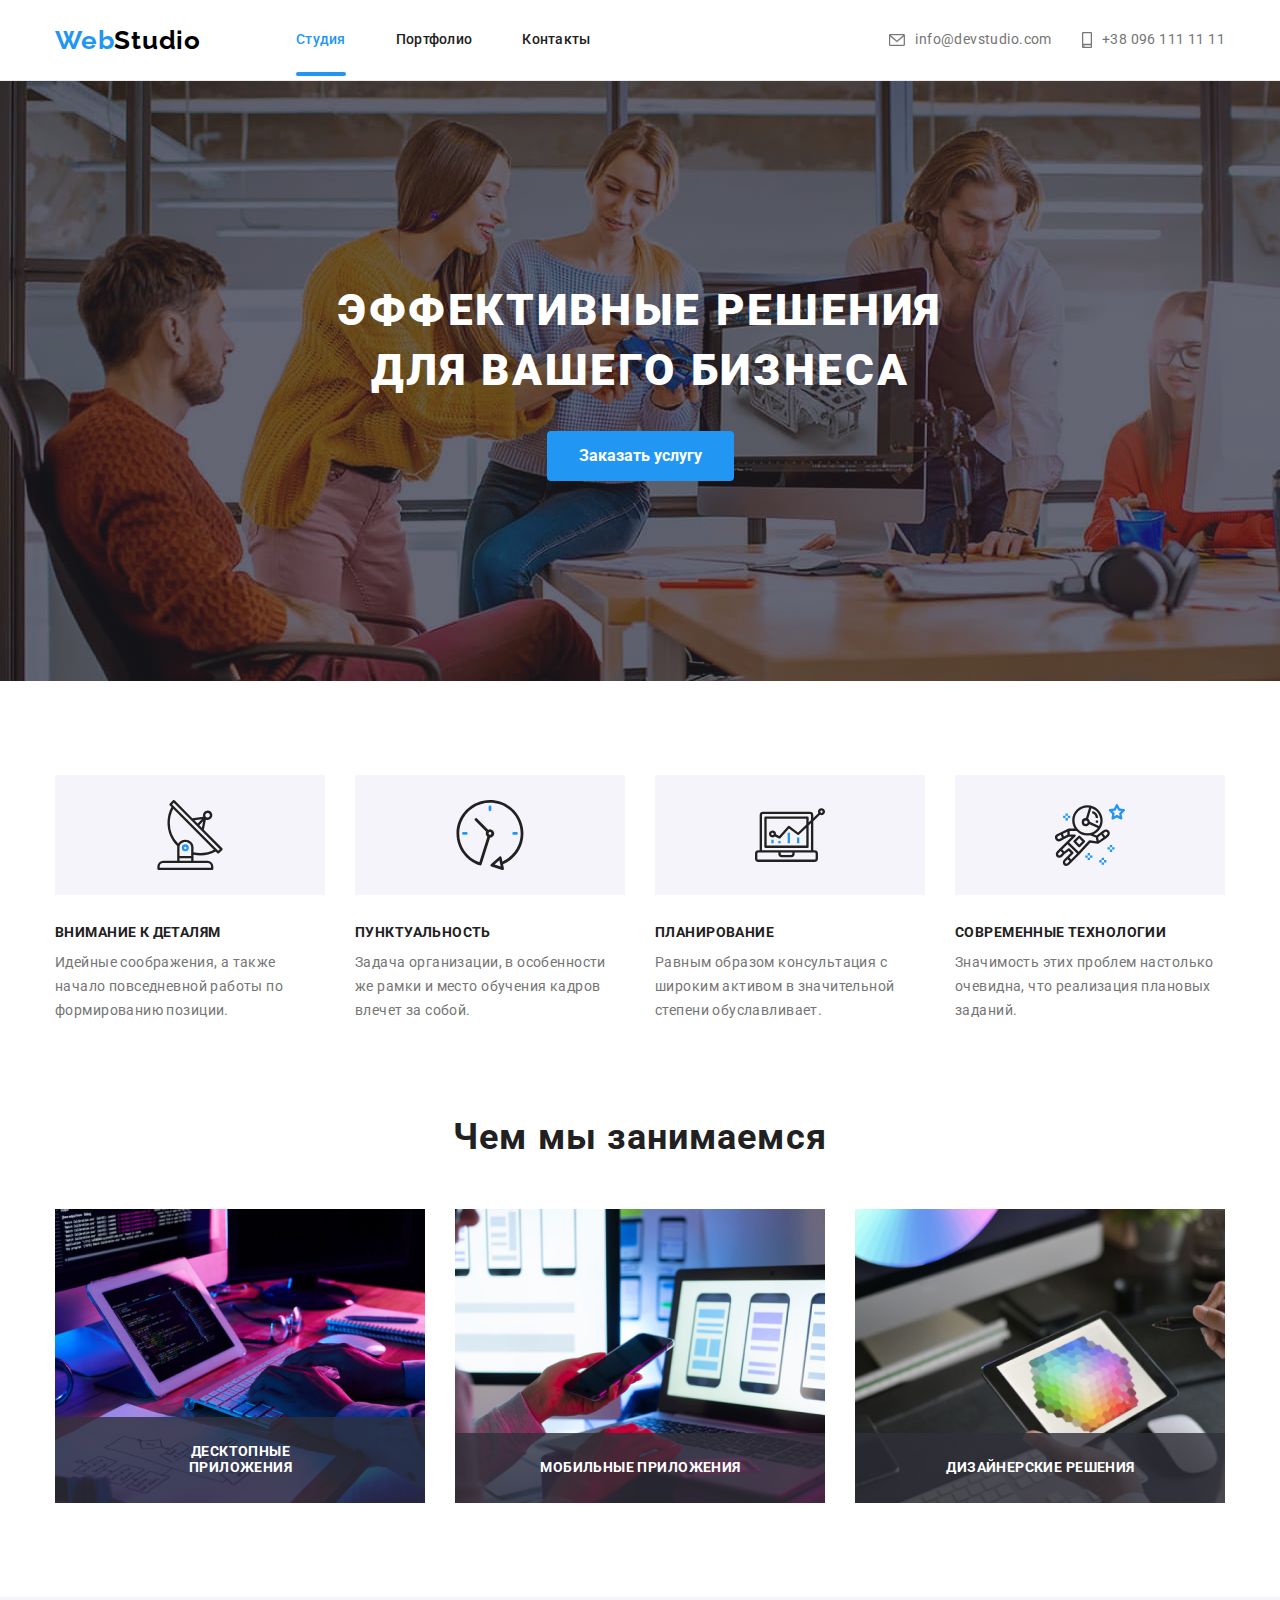
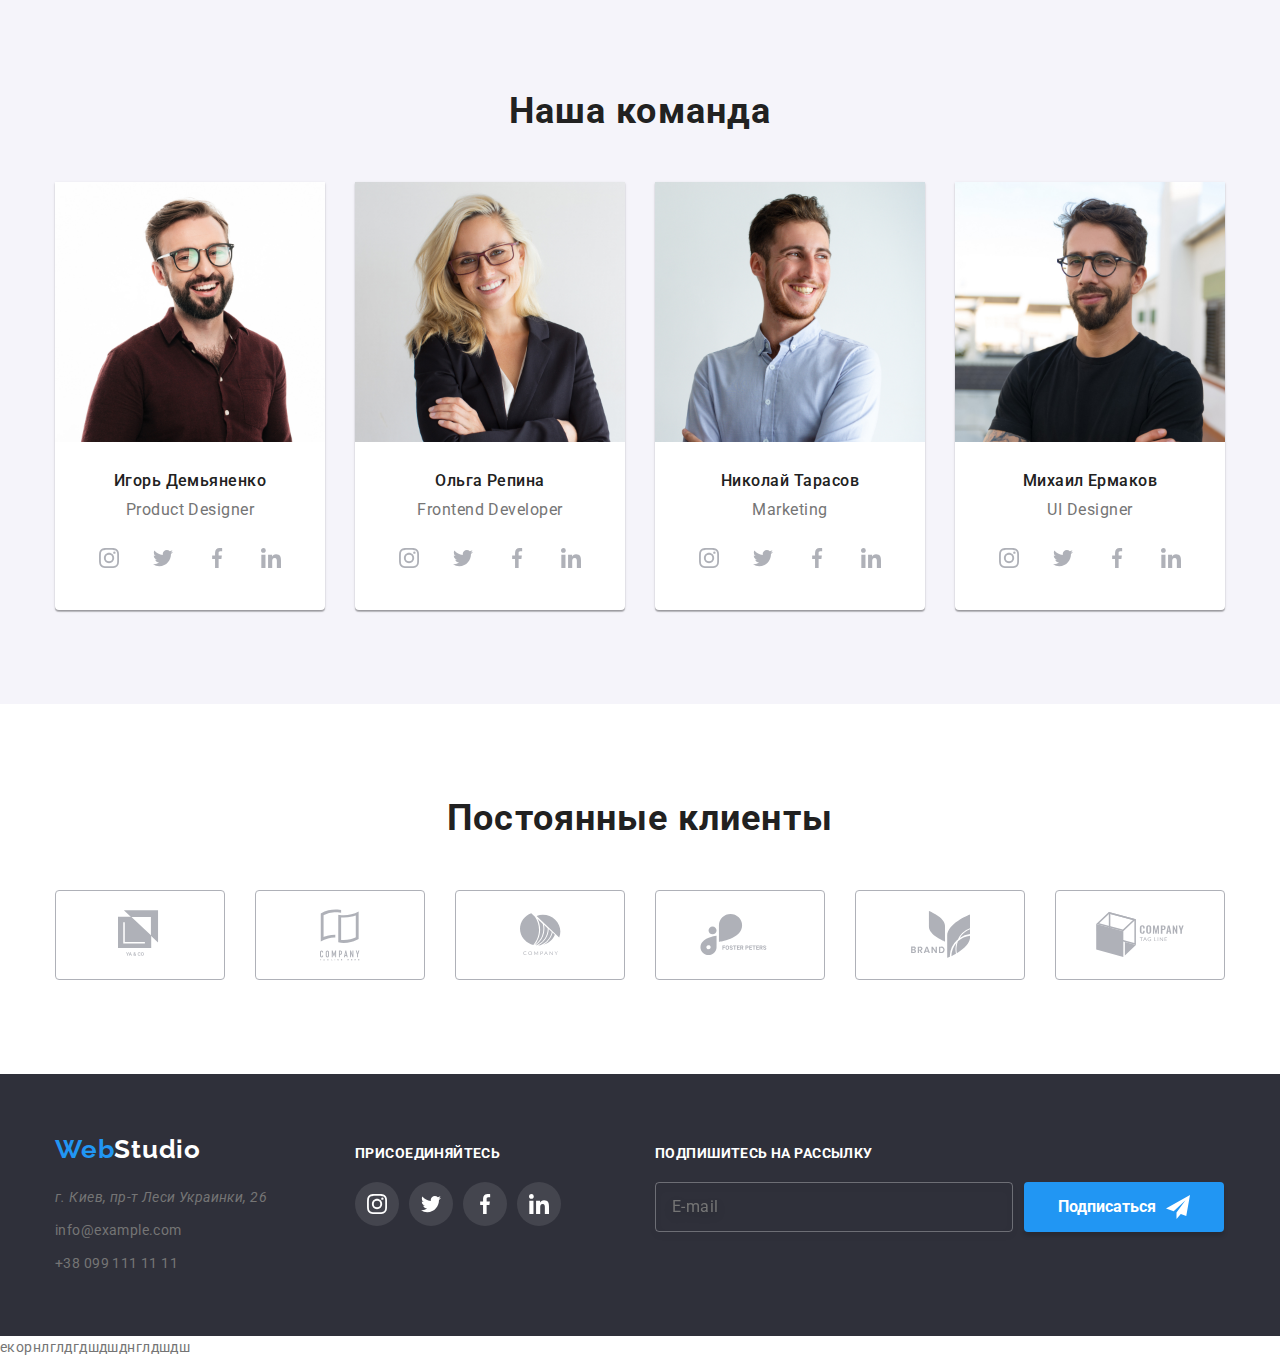
==== commit a601cdc1: "5р5р5" ====
--- a/index.html
+++ b/index.html
@@ -438,4 +438,5 @@
     </div>
     <script src="./js/script.js"></script>
 </body>
-</html>+</html>
+екорнлглдгдшдшднглдшдш